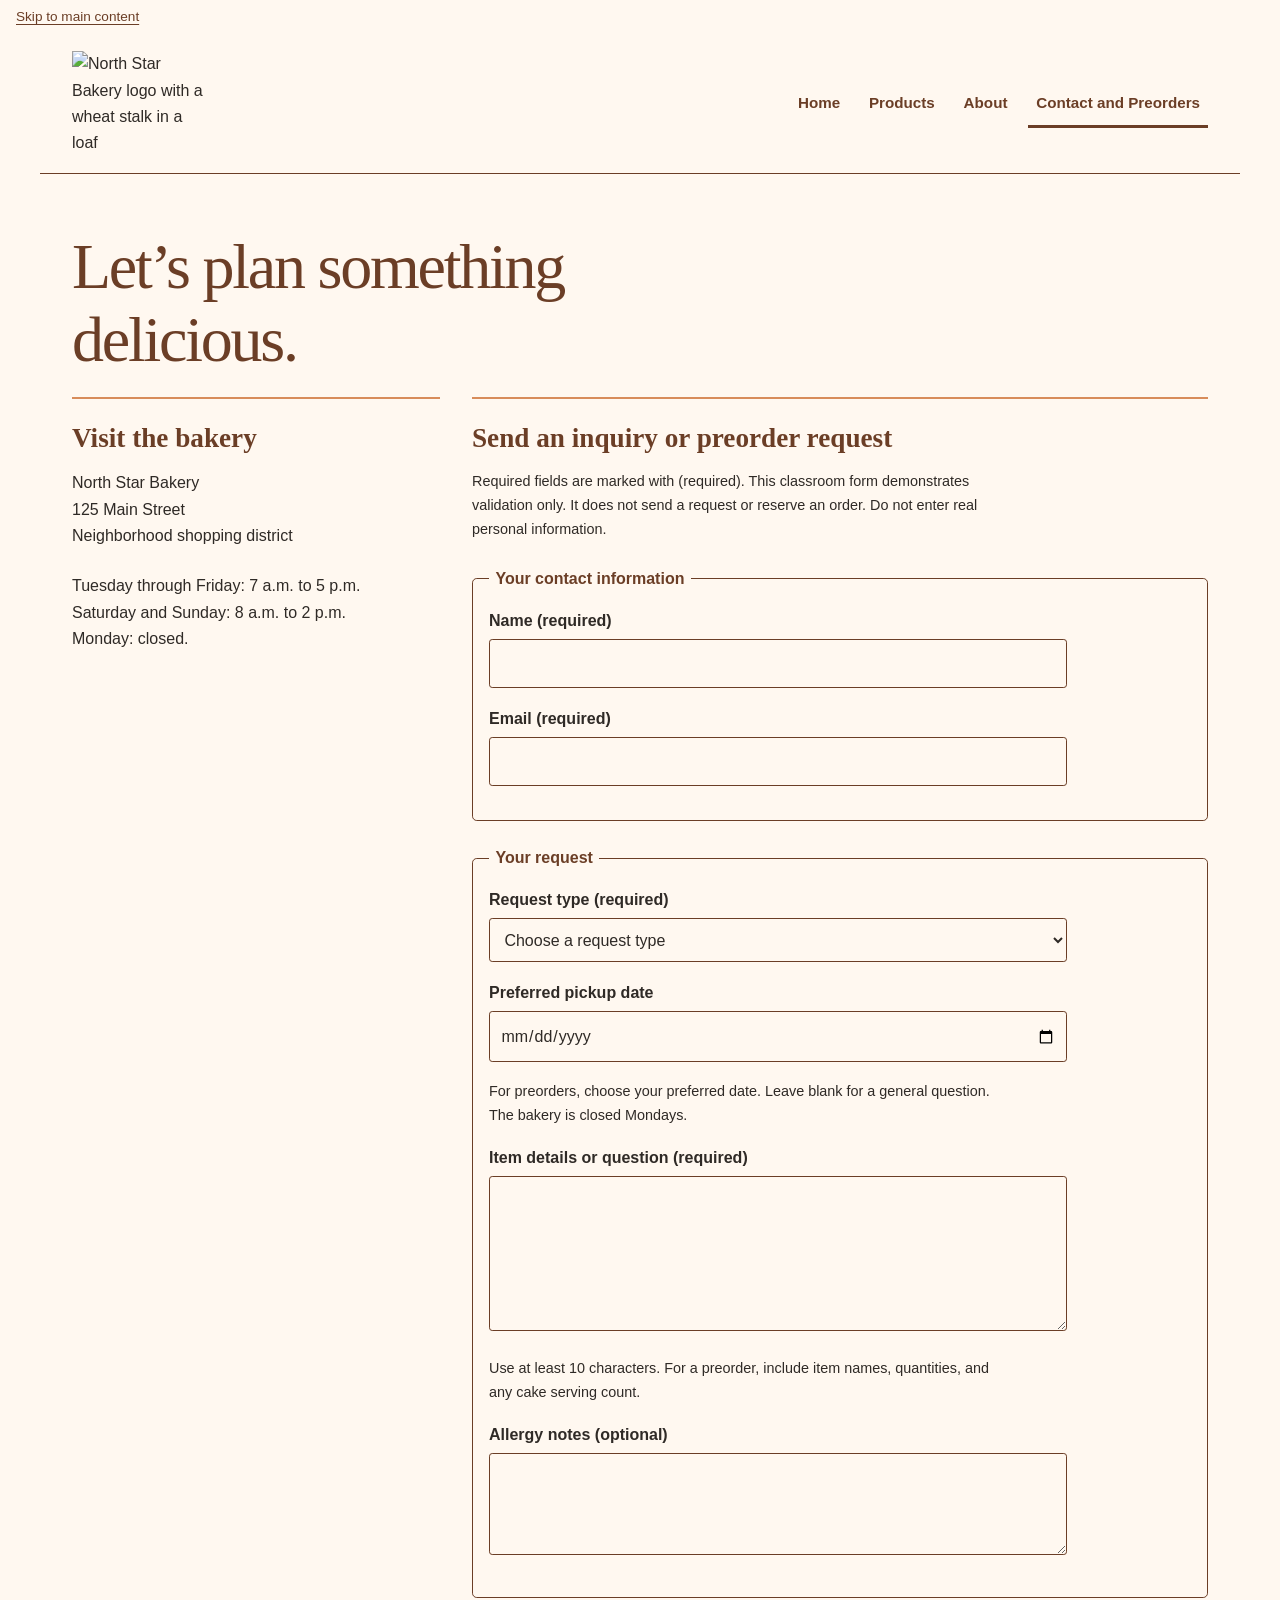
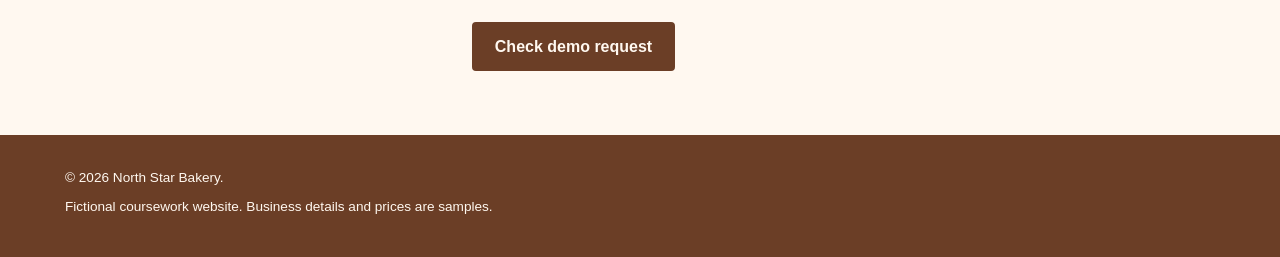
==== contact.html @ 66e9e1a3 "Add responsive North Star Bakery website pages and stylesheet" ====
<!DOCTYPE html>
<html lang="en">
<head>
  <meta charset="UTF-8">
  <meta name="viewport" content="width=device-width, initial-scale=1">
  <title>Contact and Preorders | North Star Bakery</title>
<link rel="stylesheet" href="styles.css">
</head>
<body>
  <a href="#main-content" class="skip-link">Skip to main content</a>
  <header class="site-header">
    <img src="media/bakery-logo_c.png" width="180" alt="North Star Bakery logo with a wheat stalk in a loaf">
    <nav aria-label="Main navigation">
      <ul>
        <li><a href="index.html">Home</a></li>
        <li><a href="products.html">Products</a></li>
        <li><a href="about.html">About</a></li>
        <li><a href="contact.html" aria-current="page">Contact and Preorders</a></li>
      </ul>
    </nav>
  </header>
  <main id="main-content" class="contact-page">
    <h1>Let’s plan something delicious.</h1>
    <div class="section-row contact">
<section>
      <h2>Visit the bakery</h2>
      <address>North Star Bakery<br>125 Main Street<br>
        Neighborhood shopping district</address>
      <p>Tuesday through Friday: 7 a.m. to 5 p.m.<br>
        Saturday and Sunday: 8 a.m. to 2 p.m.<br>Monday: closed.</p>
    </section>
    <section>
      <h2>Send an inquiry or preorder request</h2>
      <p id="form-note">Required fields are marked with (required).
        This classroom form demonstrates validation only. It does not send
        a request or reserve an order. Do not enter real personal information.</p>
      <form action="contact.html" method="get" aria-describedby="form-note">
        <fieldset>
          <legend>Your contact information</legend>
          <p>
            <label for="customer-name">Name (required)</label><br>
            <input id="customer-name" name="customer-name" type="text" autocomplete="name" required maxlength="80">
          </p>
          <p>
            <label for="email">Email (required)</label><br>
            <input id="email" name="email" type="email" autocomplete="email" required maxlength="120">
          </p>
        </fieldset>
        <fieldset>
          <legend>Your request</legend>
          <p>
            <label for="request-type">Request type (required)</label><br>
            <select id="request-type" name="request-type" required>
              <option value="">Choose a request type</option>
              <option value="preorder">Preorder</option>
              <option value="question">General question</option>
            </select>
          </p>
          <p>
            <label for="pickup-date">Preferred pickup date</label><br>
            <input id="pickup-date" name="pickup-date" type="date" aria-describedby="pickup-help">
          </p>
          <p id="pickup-help">For preorders, choose your preferred date.
            Leave blank for a general question. The bakery is closed Mondays.</p>
          <p>
            <label for="details">Item details or question (required)</label><br>
            <textarea id="details" name="details" rows="5" cols="35" required minlength="10" maxlength="1000" aria-describedby="details-help"></textarea>
          </p>
          <p id="details-help">Use at least 10 characters. For a preorder,
            include item names, quantities, and any cake serving count.</p>
          <p>
            <label for="allergies">Allergy notes (optional)</label><br>
            <textarea id="allergies" name="allergies" rows="3" cols="35" maxlength="500"></textarea>
          </p>
        </fieldset>
        <button type="submit">Check demo request</button>
      </form>
    </section>
  </div></main>
  <footer>
    <p>© 2026 North Star Bakery.</p>
    <p>Fictional coursework website. Business details and prices are samples.</p>
  </footer>
</body>
</html>
---- styles.css ----
/* North Star Bakery — shared mobile-first design.
   Palette: cream, brown, peach, charcoal. Two font families. */
:root {
  --cream: #FFF8F0;
  --brown: #6B3E26;
  --peach: #D88C5A;
  --charcoal: #2F2A26;
}
* { box-sizing: border-box; }
body { margin: 0; background: var(--cream); color: var(--charcoal);
  font-family: Arial, sans-serif; font-size: 1rem; line-height: 1.65; }
a { color: var(--brown); text-underline-offset: .2em; }
a:hover { text-decoration-thickness: 3px; }
a:focus-visible, button:focus-visible, input:focus-visible,
select:focus-visible, textarea:focus-visible {
  outline: 3px solid var(--brown); outline-offset: 4px;
}
.skip-link { display: block; padding: .4rem 1rem; font-size: .85rem; }
.site-header { max-width: 1200px; margin: auto; padding: 1rem 1.25rem;
  display: flex; flex-direction: column; align-items: center; gap: 1rem;
  border-bottom: 1px solid var(--brown); }
.site-header > img { width: 135px; height: auto; }
nav ul { display: flex; flex-wrap: wrap; justify-content: center;
  gap: .35rem .8rem; padding: 0; margin: 0; list-style: none; }
nav a { display: block; padding: .65rem .5rem; font-size: .95rem;
  font-weight: bold; text-decoration: none; }
nav a[aria-current="page"] { border-bottom: 3px solid var(--brown); }
nav a:hover { background: var(--peach); color: var(--charcoal); }
main { max-width: 1200px; margin: auto; padding: 2rem 1.25rem 3rem; }
h1,h2,h3 { font-family: Georgia, serif; color: var(--brown); line-height: 1.15; }
h1 { font-size: clamp(2.3rem, 5vw, 4.5rem); font-weight: normal;
  letter-spacing: -.035em; margin: 0 0 1.25rem; max-width: 20ch; }
h2 { font-size: 1.7rem; margin: 0 0 1rem; }
h3 { font-size: 1.2rem; margin-bottom: .5rem; }
p { margin: 0 0 1.1rem; max-width: 65ch; }
img { display: block; max-width: 100%; height: auto; }
.hero { display: flex; flex-direction: column; gap: 2rem; margin-bottom: 3rem; }
.hero-copy { display: flex; flex-direction: column; align-items: flex-start;
  justify-content: center; }
.eyebrow { font-size: .75rem; font-weight: bold; letter-spacing: .14em;
  color: var(--brown); margin-bottom: 1.5rem; }
.hero picture { display: block; min-width: 0; }
.hero picture img { width: 100%; aspect-ratio: 5 / 4; object-fit: cover;
  border-radius: 8rem 8rem .5rem .5rem; }
.button, button { display: inline-block; background: var(--brown);
  color: var(--cream); padding: .85rem 1.3rem; border: 2px solid var(--brown);
  border-radius: .25rem; font: bold 1rem Arial, sans-serif;
  text-decoration: none; cursor: pointer; }
.button:hover, button:hover { background: var(--charcoal); }
.section-row { display: flex; flex-direction: column; gap: 2rem; }
section { min-width: 0; padding-top: 1.5rem; border-top: 2px solid var(--peach); }
section img { width: 100%; max-width: 36rem; border-radius: .3rem; margin: 1rem 0; }
figure { margin: 1.5rem 0 0; }
figcaption { font-size: .9rem; color: var(--brown); }
.products section:first-child > img { max-height: 230px; object-fit: cover; }
.products figure img { max-height: 330px; object-fit: cover; }
address { font-style: normal; margin-bottom: 1.5rem; }
form { margin-top: 1.5rem; }
fieldset { min-width: 0; margin: 0 0 1.5rem; padding: 1rem;
  border: 1px solid var(--brown); border-radius: .3rem; }
legend { padding: 0 .4rem; color: var(--brown); font-weight: bold; }
label { display: inline-block; font-weight: bold; margin-bottom: .3rem; }
input,select,textarea { width: 100%; max-width: 100%; min-height: 44px;
  padding: .65rem; background: var(--cream); color: var(--charcoal);
  border: 1px solid var(--brown); border-radius: .2rem;
  font: inherit; }
textarea { resize: vertical; }
#form-note,#pickup-help,#details-help { font-size: .9rem; }
audio { width: 100%; max-width: 32rem; margin-bottom: 1rem; }
footer { background: var(--brown); color: var(--cream); padding: 2rem 1.25rem; }
footer p { max-width: 1150px; margin: 0 auto .4rem; font-size: .85rem; }
/* Wider screens get side-by-side Flexbox layouts. */
@media (min-width: 48rem) {
  .site-header { flex-direction: row; justify-content: space-between; padding: 1rem 2rem; }
  main { padding: 3.5rem 2rem 4rem; }
  .hero { flex-direction: row; align-items: center; gap: 3rem; }
  .hero-copy { flex: 1; }
  .hero picture { flex: 1; }
  .section-row { flex-direction: row; flex-wrap: wrap; }
  .section-row > section { flex: 1 1 28%; }
  .products > section, .about > section { flex-basis: 42%; }
  .contact > section:first-child { flex: 1; }
  .contact > section:last-child { flex: 2; }
}
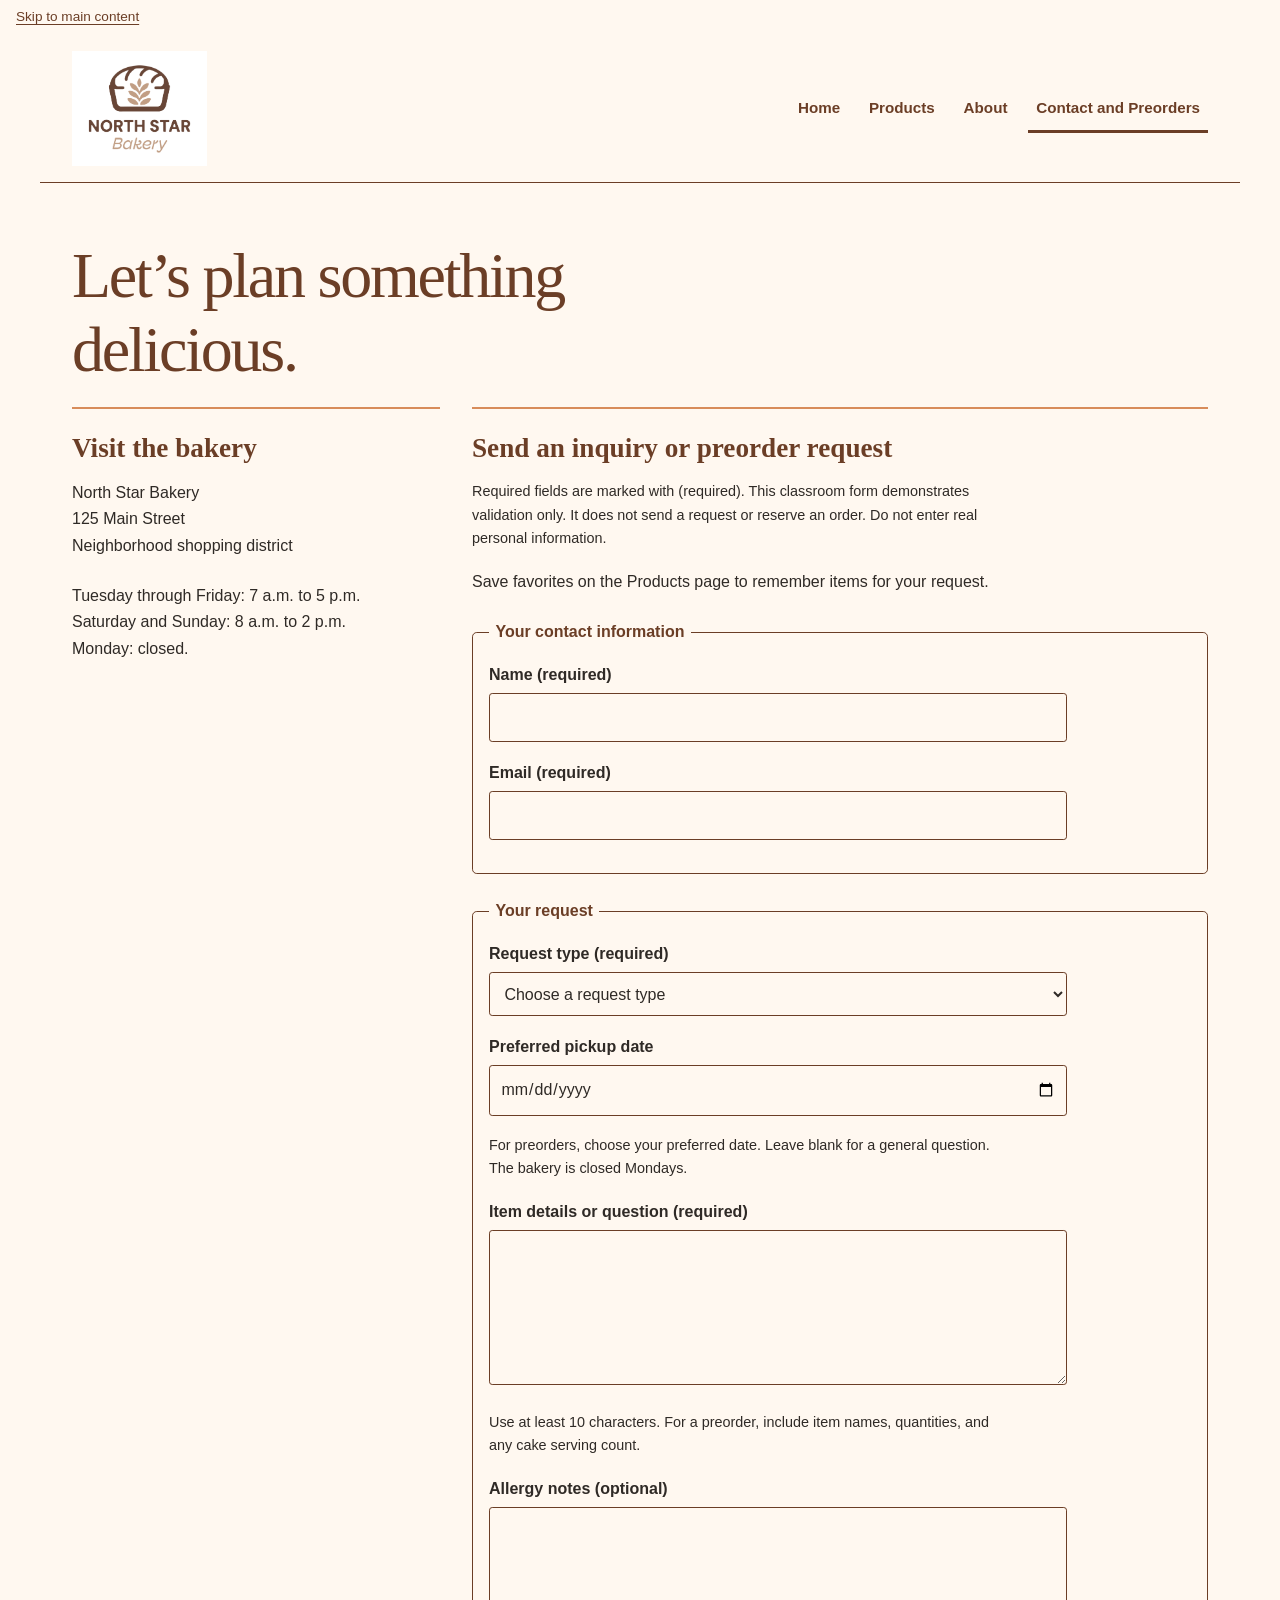
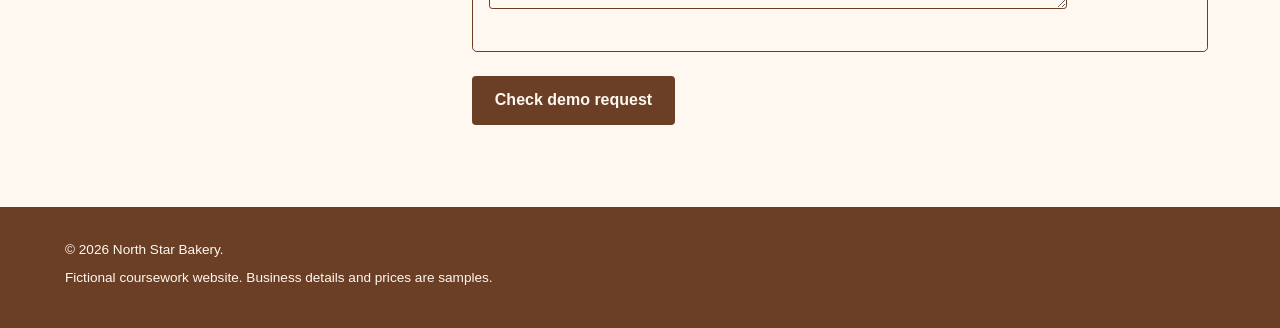
==== commit c10188ad: "Add bakery favorites, browser persistence, and accessible form validation" ====
--- a/contact.html
+++ b/contact.html
@@ -5,6 +5,7 @@
   <meta name="viewport" content="width=device-width, initial-scale=1">
   <title>Contact and Preorders | North Star Bakery</title>
 <link rel="stylesheet" href="styles.css">
+<script src="script.js" defer></script>
 </head>
 <body>
   <a href="#main-content" class="skip-link">Skip to main content</a>
@@ -34,7 +35,8 @@
       <p id="form-note">Required fields are marked with (required).
         This classroom form demonstrates validation only. It does not send
         a request or reserve an order. Do not enter real personal information.</p>
-      <form action="contact.html" method="get" aria-describedby="form-note">
+      <p id="saved-favorites"></p>
+      <form id="request-form" action="contact.html" method="get" aria-describedby="form-note">
         <fieldset>
           <legend>Your contact information</legend>
           <p>
@@ -74,7 +76,8 @@
           </p>
         </fieldset>
         <button type="submit">Check demo request</button>
-      </form>
+      <p id="form-status" role="status"></p>
+</form>
     </section>
   </div></main>
   <footer>
--- a/styles.css
+++ b/styles.css
@@ -82,3 +82,10 @@
   .contact > section:first-child { flex: 1; }
   .contact > section:last-child { flex: 2; }
 }
+
+#favorites-feature { margin-bottom: 2rem; }
+#favorite-options { display: flex; flex-wrap: wrap; gap: .7rem; margin-bottom: 1rem; }
+#favorite-options button[aria-pressed="true"] { background: var(--charcoal); }
+.field-error { color: var(--brown); font-weight: bold; display: block; margin-top: .3rem; }
+[aria-invalid="true"] { border: 2px solid var(--brown); }
+#form-status { margin-top: 1rem; font-weight: bold; }
